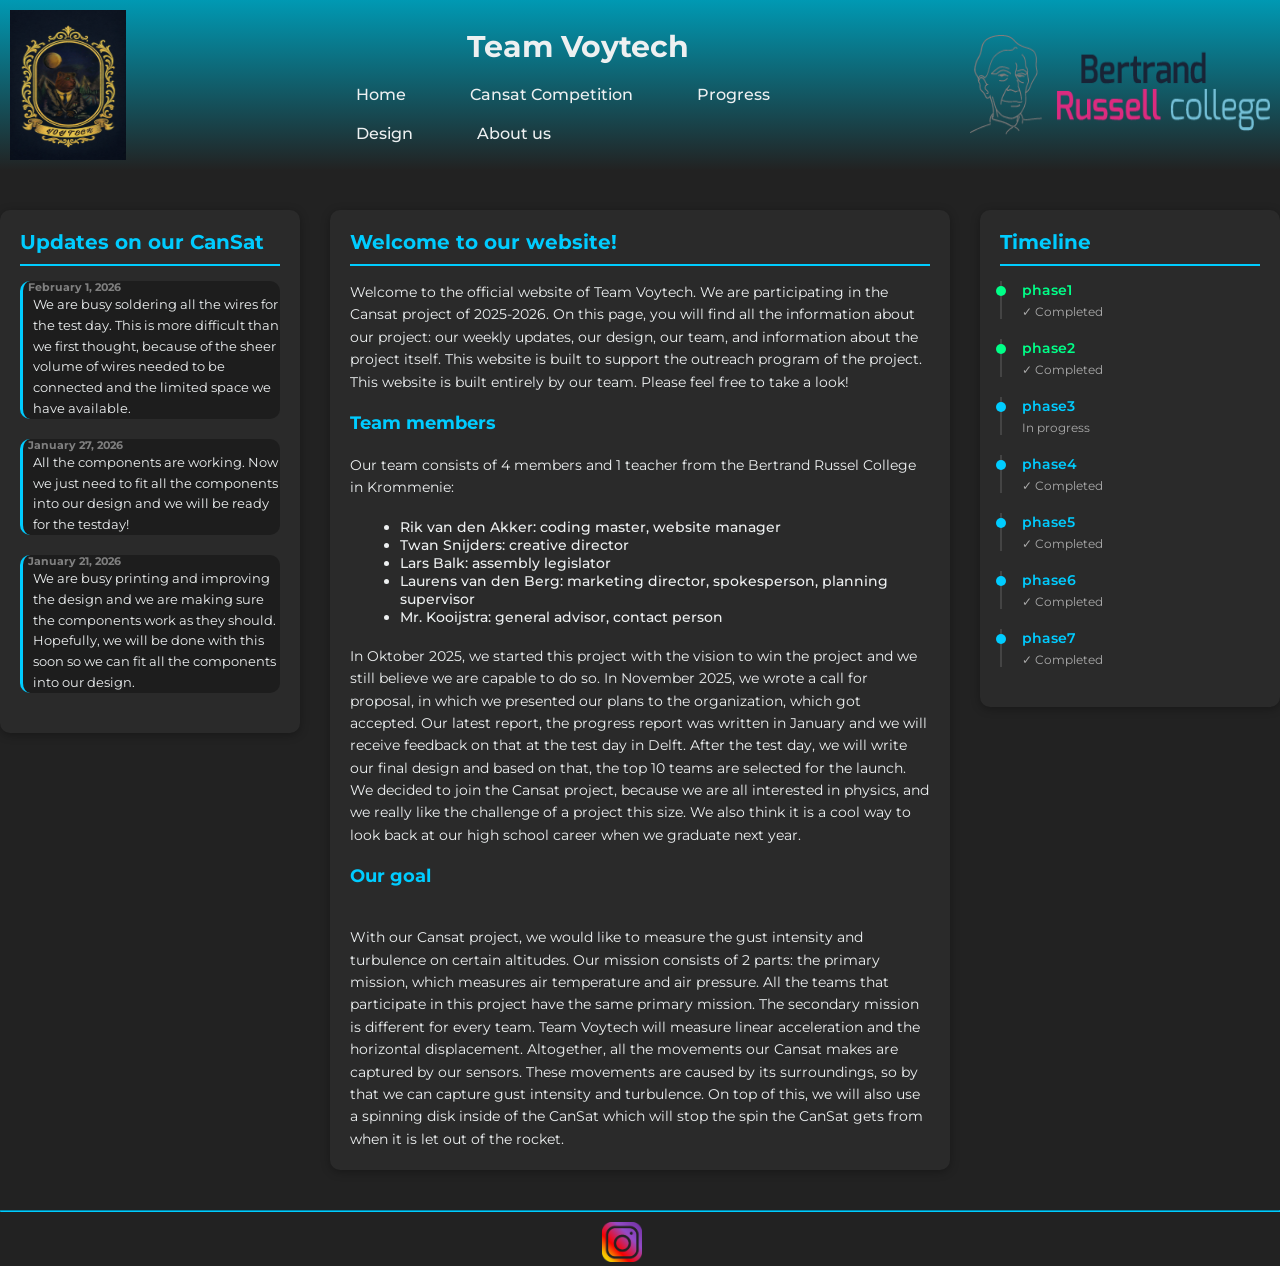
==== index.html @ 7cbf7cbb "Add files via upload" ====
<!DOCTYPE html>

<head>
    <title>Team Voytech</title>
    <meta charset="UTF-8">
    <meta name="viewport" content="width=device-width, initial-scale=1.0">
    <link rel="icon" type="image/x-icon" href="VoyTechLogo.png">
    <link rel="stylesheet" href="styles.css">

</head>

<body>
    <header>

        <img class="logo1" src="VoyTechLogo.png" alt="logo" style="width:150px;height:150px;">

        <nav>
            <h1 class="naam">Team Voytech</h1>
            <ul class="nav__links">

                <li class="NavBarLi"><a class="NavBarA active" href="index.html">Home</a></li>
                <li class="NavBarLi"><a class="NavBarA" href="CansatCompetition.html">Cansat Competition</a></li>
                <li class="NavBarLi"><a class="NavBarA" href="OurProgress.html">Progress</a></li>
                <li class="NavBarLi"><a class="NavBarA" href="Design.html">Design</a></li>
                <li class="NavBarLi"><a class="NavBarA" href="AboutUs.html">About us</a></li>
            </ul>
        </nav>
        <img class="logo2" src="bertrand.png" alt="logo" style="width:300px;height: 100px;">

    </header>

    </div>
    <div class="page-container">
        <aside class="sidebar_left">
            <div class="box">
                <h2>Updates on our CanSat</h2>
                <div class="update-box">
                    <h6>February 1, 2026<h6>
                            <p>We are busy soldering all the wires for the test day. This is more difficult than we first thought, because of the sheer volume of wires needed to be connected and the limited space we have available.</p>
                </div>
                <div class="update-box">
                    <h6>January 27, 2026<h6>
                            <p>All the components are working. Now we just need to fit all the components into our design and we will be ready for the testday! </p>
                </div>
                <div class="update-box">
                    <h6>January 21, 2026<h6>
                            <p>We are busy printing and improving the design and we are making sure the components work as they should. Hopefully, we will be done with this soon so we can fit all the components into our design.</p>
                </div>
            </div>
        </aside>
        <main class="main-box">
            <div class="box">
                <h2>Welcome to our website!</h2>
  <p> Welcome to the official website of Team Voytech. We are participating in the Cansat project of 2025-2026. On this
      page, you will find all the information about our project: our weekly updates, our design, our team, and
      information about the project itself. This website is built to support the outreach program of the project. This
      website is built entirely by our team. Please feel free to take a look! </p>
  <br>
  <h3>Team members</h3>
  <p>Our team consists of 4 members and 1 teacher from the Bertrand Russel College in Krommenie: </p>
  <br>
  <ul class="list">
      <li>Rik van den Akker: coding master, website manager</li>
      <li>Twan Snijders: creative director</li>
      <li>Lars Balk: assembly legislator</li>
      <li>Laurens van den Berg: marketing director, spokesperson, planning supervisor</li>
      <li>Mr. Kooijstra: general advisor, contact person</li>
  </ul>
  <br>
  <p>In Oktober 2025, we started this project with the vision to win the project and we still believe we are capable to
      do so. In November 2025, we wrote a call for proposal, in which we presented our plans to the organization, which
      got accepted. Our latest report, the progress report was written in January and we will receive feedback on that
      at the test day in Delft. After the test day, we will write our final design and based on that, the top 10 teams
      are selected for the launch.
      We decided to join the Cansat project, because we are all interested in physics, and we really like the challenge
      of a project this size. We also think it is a cool way to look back at our high school career when we graduate
      next year.
  </p>
  <br>
  <h3>Our goal</h3>
  <br>
  <p>With our Cansat project, we would like to measure the gust intensity and turbulence on certain altitudes. Our
      mission consists of 2 parts: the primary mission, which measures air temperature and air pressure. All the teams
      that participate in this project have the same primary mission. The secondary mission is different for every team.
      Team Voytech will measure linear acceleration and the horizontal displacement. Altogether, all the movements our
      Cansat makes are captured by our sensors. These movements are caused by its surroundings, so by that we can
      capture gust intensity and turbulence. On top of this, we will also use a spinning disk inside of the CanSat which
      will stop the spin the CanSat gets from when it is let out of the rocket.</p>
            </div>
        </main>
        <aside class="sidebar_right">
            <div class="box">
                <h2>Timeline</h2>
                <div class="tl-complete">
                    <div class="tl-phase"> phase1</div>
                    <div class="tl-status">✓ Completed</div>
                </div>
                <div class="tl-complete">
                    <div class="tl-phase"> phase2</div>
                    <div class="tl-status">✓ Completed</div>
                </div>
                <div class="tl-progress">
                    <div class="tl-phase"> phase3</div>
                    <div class="tl-status">In progress</div>
                </div>
                <div class="tl-progress">
                    <div class="tl-phase"> phase4</div>
                    <div class="tl-status">✓ Completed</div>
                </div>
                <div class="tl-progress">
                    <div class="tl-phase"> phase5</div>
                    <div class="tl-status">✓ Completed</div>
                </div>
                <div class="tl-progress">
                    <div class="tl-phase"> phase6</div>
                    <div class="tl-status">✓ Completed</div>
                </div>
                <div class="tl-progress">
                    <div class="tl-phase"> phase7</div>
                    <div class="tl-status">✓ Completed</div>
                </div>

            </div>

        </aside>

    </div>

    <hr class="hr">
    

    <footer>
        
        <a href="https://www.instagram.com/VoyTech.Cansat" target="_blank">
            <img src="InstagramLogo.png" alt="Instagram" class="instagram_logo">
        </a>
    </footer>

</body>

</html>
---- styles.css ----
@import url("https://fonts.googleapis.com/css?family=Montserrat:500");

* {
    box-sizing: border-box;
    margin:0;
    padding:0;
    background-color: transparent;
    
}
body {
    background: rgb(34, 34, 34);
    font-family: "Montserrat", sans-serif;
}


li, a, button {
    font-family: "Montserrat", sans-serif;
    font-weight: 500;
    font-size: 16px;
    color: #edf0f1;
    text-decoration: none;
}


header {
    background-image: linear-gradient(to bottom, #0099b3 0%, rgb(34, 34, 34) 100%);
    display: flex;
    justify-content: center;
    align-items: center;
    padding: 10px 10px 10px 10px;
    position: sticky;
    top: 0;
    z-index: 1000;
    
    
} 
.logo1 {
    cursor: pointer;
    margin-right: 100px;
}
.logo2 {
    cursor: pointer;
    margin-left: 100px;
}
.nav__links {
    list-style: none;
    padding-left: 100px;
    
}
.nav__links li {
    display: inline-block;
    padding: 10px 30px;
}
.nav__links li a {
    transition: all 0.3s ease 0s;
}
.nav__links li a:hover {
    color: #0088a9;
    
}
button {
    padding: 9px 25px;
    background-color: rgba(0,136,169,1);
    border: none;
    border-radius: 50px;
    cursor: pointer;
    transition: all 0.3s ease 0s;
}
button:hover {
    background-color: rgba(0,136,169,0.8);
}

.naam {
    
    padding: 10px;
    display: flex;
    justify-content: center;
    color: #edf0f1;
    font-size: 30px;
    margin-left:60px;
    
    
}
.page-container {
    display: grid;
    grid-template-columns: 300px 1fr 300px;
    gap: 30px;
    max-width: 1600px;
    margin: 40px auto;
    padding: 0px 0px;
}
.box {
    background-color: #2a2a2a;
    border-radius: 10px;
    padding: 20px;
    box-shadow: 0 2px 10px rgba(0, 0, 0, 0.3);
}

.box h2 {
    color: #00ccff;
    font-size: 20px;
    margin-bottom: 15px;
    border-bottom: 2px solid #00ccff;
    padding-bottom: 10px;
    background-color: transparent;
}
.box h3 {
    color: #00ccff;
    font-size: 18px;
    margin-bottom: 15px;
    
    padding-bottom: 5px;
    background-color: transparent;
}

.box p {
    color: #edf0f1;
    line-height: 1.6;
    font-size: 14px;
    background-color: transparent;
    
}
.update-box {
    background-color: rgba(23, 23, 23, 0.664);
    color: white;
    margin-bottom: 20px;
    border-left: 3px solid #00ccff;
    border-radius: 10px;
}
.update-box h6 {
    color: rgba(153, 153, 153, 0.8);
    padding-left: 5px;
}
.update-box p {
    font-size: 13px;
    font-weight: normal;
    padding-left: 5px;
    
    
}
.tl-progress {
    margin-bottom: 20px;
    padding-left: 20px;
    border-left: 2px solid #444;
    position: relative;
    background-color: transparent;
}

.tl-progress::before {
    content: "";
    position: absolute;
    left: -6px;
    top: 5px;
    width: 10px;
    height: 10px;
    border-radius: 50%;
    background-color: #00ccff;
}
.tl-complete::before {
     content: "";
    position: absolute;
    left: -6px;
    top: 5px;
    width: 10px;
    height: 10px;
    border-radius: 50%;
    background-color: #00ff88;
    
}
.tl-phase {
        color:#00ccff;
        font-size: 14px;
        font-weight: 600;
        margin-bottom: 5px;
        background-color: transparent;

}
.tl-complete {
    margin-bottom: 20px;
    padding-left: 20px;
    border-left: 2px solid #444;
    position: relative;
    background-color: transparent;
}
.tl-complete .tl-phase {
    color: #00ff88;
}
.tl-status {
    color: #aaa;
    font-size: 12px;
    background-color: transparent;
}
.main-box-full {
    display: grid;
    grid-template-columns: 1fr;
    
    max-width: 800px;
    margin: 40px auto;
    padding: 0px 20px;
}
.footer_ul {
    
    display: grid;
    justify-content: center;
    align-content: space-between;
    color: white;
    
}

.footer_ul li {
    padding-bottom: 5px;
}
.footer_ul li a {
    transition: all 0.3s ease 0s;
}
.footer_ul li a:hover {
    color: #0088a9;
    
}
.footer_text {
    margin-left: 44%;
    margin-right: 45%;
    color: white;
}
.instagram_logo {
    width: 40px;
    height: 40px;
    transition: transform 0.3s ease, opacity 0.3s ease;
    cursor: pointer;
    margin-left: 47%;
    margin-top: 10px;
}
.instagram_logo:hover {
    transform: scale(1.1);
    opacity: 0.8;
}
.hr {
    border-color: #00ccff;
}
.list {
    padding-left: 50px;
    font-size: 10px;
    
    
}
.list li{
    
    font-size: 14px;
    
    
}
.pictures {
    padding-left: 150px;
}
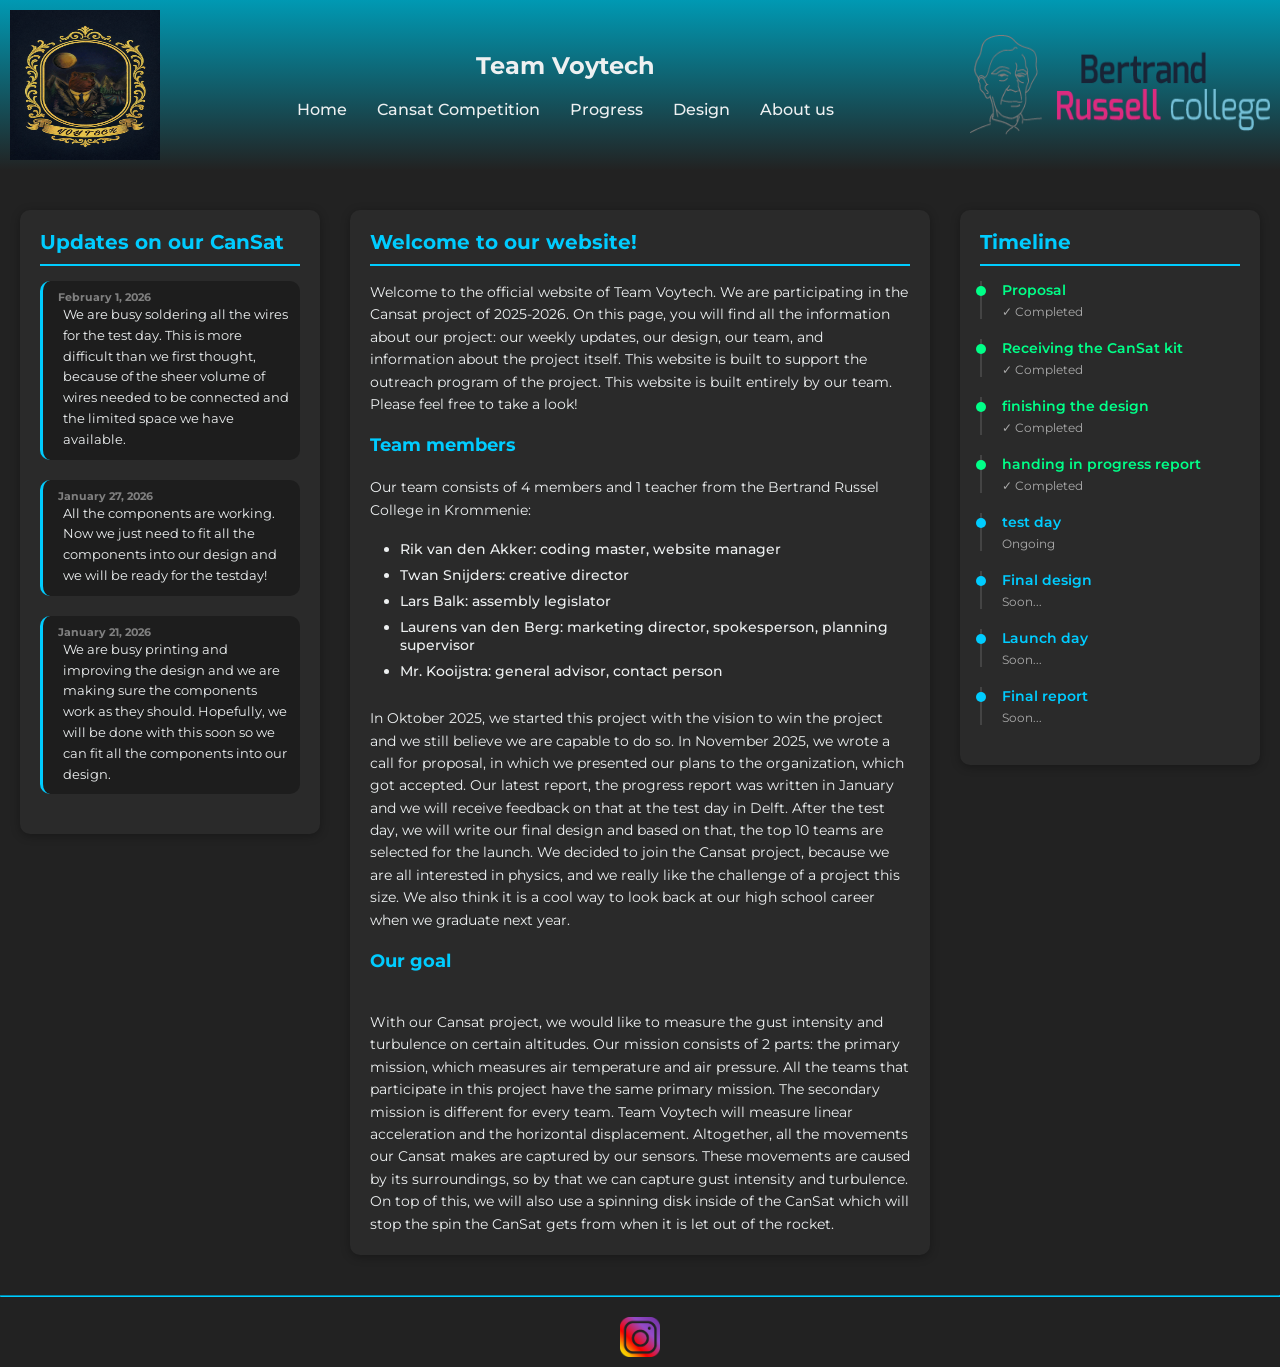
==== commit 21155968: "Add files via upload" ====
--- a/index.html
+++ b/index.html
@@ -92,32 +92,36 @@
             <div class="box">
                 <h2>Timeline</h2>
                 <div class="tl-complete">
-                    <div class="tl-phase"> phase1</div>
+                    <div class="tl-phase"> Proposal</div>
                     <div class="tl-status">✓ Completed</div>
                 </div>
                 <div class="tl-complete">
-                    <div class="tl-phase"> phase2</div>
+                    <div class="tl-phase"> Receiving the CanSat kit</div>
+                    <div class="tl-status">✓ Completed</div>
+                </div>
+                <div class="tl-complete">
+                    <div class="tl-phase"> finishing the design</div>
+                    <div class="tl-status">✓ Completed</div>
+                </div>
+                <div class="tl-complete">
+                    <div class="tl-phase"> handing in progress report</div>
                     <div class="tl-status">✓ Completed</div>
                 </div>
                 <div class="tl-progress">
-                    <div class="tl-phase"> phase3</div>
-                    <div class="tl-status">In progress</div>
+                    <div class="tl-phase"> test day</div>
+                    <div class="tl-status">Ongoing</div>
                 </div>
                 <div class="tl-progress">
-                    <div class="tl-phase"> phase4</div>
-                    <div class="tl-status">✓ Completed</div>
+                    <div class="tl-phase"> Final design</div>
+                    <div class="tl-status">Soon...</div>
                 </div>
                 <div class="tl-progress">
-                    <div class="tl-phase"> phase5</div>
-                    <div class="tl-status">✓ Completed</div>
+                    <div class="tl-phase"> Launch day</div>
+                    <div class="tl-status">Soon...</div>
                 </div>
                 <div class="tl-progress">
-                    <div class="tl-phase"> phase6</div>
-                    <div class="tl-status">✓ Completed</div>
-                </div>
-                <div class="tl-progress">
-                    <div class="tl-phase"> phase7</div>
-                    <div class="tl-status">✓ Completed</div>
+                    <div class="tl-phase"> Final report</div>
+                    <div class="tl-status">Soon...</div>
                 </div>
 
             </div>
--- a/styles.css
+++ b/styles.css
@@ -1,3 +1,5 @@
+
+
 @import url("https://fonts.googleapis.com/css?family=Montserrat:500");
 
 * {
@@ -5,13 +7,12 @@
     margin:0;
     padding:0;
     background-color: transparent;
-    
-}
+}
+
 body {
     background: rgb(34, 34, 34);
     font-family: "Montserrat", sans-serif;
 }
-
 
 li, a, button {
     font-family: "Montserrat", sans-serif;
@@ -21,43 +22,67 @@
     text-decoration: none;
 }
 
-
 header {
     background-image: linear-gradient(to bottom, #0099b3 0%, rgb(34, 34, 34) 100%);
     display: flex;
-    justify-content: center;
+    justify-content: space-between;
     align-items: center;
-    padding: 10px 10px 10px 10px;
+    padding: 10px;
     position: sticky;
     top: 0;
     z-index: 1000;
-    
-    
+    flex-wrap: wrap;
 } 
+
 .logo1 {
     cursor: pointer;
-    margin-right: 100px;
-}
+    width: 80px;
+    height: 80px;
+}
+
 .logo2 {
     cursor: pointer;
-    margin-left: 100px;
-}
+    width: 150px;
+    height: 50px;
+}
+
+nav {
+    flex: 1;
+    display: flex;
+    flex-direction: column;
+    align-items: center;
+}
+
+.naam {
+    padding: 10px;
+    display: flex;
+    justify-content: center;
+    color: #edf0f1;
+    font-size: 24px;
+    margin: 0;
+}
+
 .nav__links {
     list-style: none;
-    padding-left: 100px;
-    
-}
+    padding: 0;
+    display: flex;
+    flex-wrap: wrap;
+    justify-content: center;
+}
+
 .nav__links li {
     display: inline-block;
-    padding: 10px 30px;
-}
+    padding: 10px 15px;
+}
+
 .nav__links li a {
     transition: all 0.3s ease 0s;
 }
+
 .nav__links li a:hover {
     color: #0088a9;
-    
-}
+}
+
 button {
     padding: 9px 25px;
     background-color: rgba(0,136,169,1);
@@ -66,29 +91,20 @@
     cursor: pointer;
     transition: all 0.3s ease 0s;
 }
+
 button:hover {
     background-color: rgba(0,136,169,0.8);
 }
 
-.naam {
-    
-    padding: 10px;
-    display: flex;
-    justify-content: center;
-    color: #edf0f1;
-    font-size: 30px;
-    margin-left:60px;
-    
-    
-}
 .page-container {
     display: grid;
     grid-template-columns: 300px 1fr 300px;
     gap: 30px;
     max-width: 1600px;
     margin: 40px auto;
-    padding: 0px 0px;
-}
+    padding: 0px 20px;
+}
+
 .box {
     background-color: #2a2a2a;
     border-radius: 10px;
@@ -104,11 +120,11 @@
     padding-bottom: 10px;
     background-color: transparent;
 }
+
 .box h3 {
     color: #00ccff;
     font-size: 18px;
     margin-bottom: 15px;
-    
     padding-bottom: 5px;
     background-color: transparent;
 }
@@ -118,26 +134,28 @@
     line-height: 1.6;
     font-size: 14px;
     background-color: transparent;
-    
-}
+}
+
 .update-box {
     background-color: rgba(23, 23, 23, 0.664);
     color: white;
     margin-bottom: 20px;
     border-left: 3px solid #00ccff;
     border-radius: 10px;
-}
+    padding: 10px;
+}
+
 .update-box h6 {
     color: rgba(153, 153, 153, 0.8);
     padding-left: 5px;
 }
+
 .update-box p {
     font-size: 13px;
     font-weight: normal;
     padding-left: 5px;
-    
-    
-}
+}
+
 .tl-progress {
     margin-bottom: 20px;
     padding-left: 20px;
@@ -156,8 +174,9 @@
     border-radius: 50%;
     background-color: #00ccff;
 }
+
 .tl-complete::before {
-     content: "";
+    content: "";
     position: absolute;
     left: -6px;
     top: 5px;
@@ -165,16 +184,16 @@
     height: 10px;
     border-radius: 50%;
     background-color: #00ff88;
-    
-}
+}
+
 .tl-phase {
-        color:#00ccff;
-        font-size: 14px;
-        font-weight: 600;
-        margin-bottom: 5px;
-        background-color: transparent;
-
-}
+    color:#00ccff;
+    font-size: 14px;
+    font-weight: 600;
+    margin-bottom: 5px;
+    background-color: transparent;
+}
+
 .tl-complete {
     margin-bottom: 20px;
     padding-left: 20px;
@@ -182,73 +201,236 @@
     position: relative;
     background-color: transparent;
 }
+
 .tl-complete .tl-phase {
     color: #00ff88;
 }
+
 .tl-status {
     color: #aaa;
     font-size: 12px;
     background-color: transparent;
 }
+
 .main-box-full {
     display: grid;
     grid-template-columns: 1fr;
-    
     max-width: 800px;
     margin: 40px auto;
     padding: 0px 20px;
 }
+
 .footer_ul {
-    
     display: grid;
     justify-content: center;
     align-content: space-between;
     color: white;
-    
 }
 
 .footer_ul li {
     padding-bottom: 5px;
 }
+
 .footer_ul li a {
     transition: all 0.3s ease 0s;
 }
+
 .footer_ul li a:hover {
     color: #0088a9;
-    
-}
+}
+
 .footer_text {
-    margin-left: 44%;
-    margin-right: 45%;
+    text-align: center;
     color: white;
-}
+    padding: 10px;
+}
+
 .instagram_logo {
     width: 40px;
     height: 40px;
     transition: transform 0.3s ease, opacity 0.3s ease;
     cursor: pointer;
-    margin-left: 47%;
-    margin-top: 10px;
-}
+    display: block;
+    margin: 10px auto;
+}
+
 .instagram_logo:hover {
     transform: scale(1.1);
     opacity: 0.8;
 }
+
 .hr {
     border-color: #00ccff;
-}
+    margin: 20px 0;
+}
+
 .list {
-    padding-left: 50px;
-    font-size: 10px;
-    
-    
-}
-.list li{
-    
+    padding-left: 30px;
+}
+
+.list li {
     font-size: 14px;
-    
-    
-}
+    margin-bottom: 8px;
+}
+
 .pictures {
-    padding-left: 150px;
+    text-align: center;
+    padding: 20px;
+}
+
+.pictures img {
+    max-width: 100%;
+    height: auto;
+}
+
+/* MOBILE RESPONSIVE STYLES */
+
+/* Tablets and smaller (below 1024px) */
+@media screen and (max-width: 1024px) {
+    .page-container {
+        grid-template-columns: 250px 1fr 250px;
+        gap: 20px;
+        margin: 20px auto;
+    }
+    
+    .logo1 {
+        width: 70px;
+        height: 70px;
+    }
+    
+    .logo2 {
+        width: 120px;
+        height: 40px;
+    }
+    
+    .naam {
+        font-size: 20px;
+    }
+    
+    .nav__links li {
+        padding: 8px 12px;
+    }
+    
+    .nav__links li a {
+        font-size: 14px;
+    }
+}
+
+/* Mobile devices (below 768px) */
+@media screen and (max-width: 768px) {
+    header {
+        flex-direction: column;
+        padding: 15px 10px;
+    }
+    
+    .logo1, .logo2 {
+        display: none;
+    }
+    
+    .naam {
+        font-size: 22px;
+        margin: 10px 0;
+    }
+    
+    .nav__links {
+        width: 100%;
+    }
+    
+    .nav__links li {
+        padding: 8px 10px;
+    }
+    
+    .nav__links li a {
+        font-size: 13px;
+    }
+    
+    /* Stack the grid into single column */
+    .page-container {
+        grid-template-columns: 1fr;
+        gap: 20px;
+        margin: 20px auto;
+        padding: 0 15px;
+    }
+    
+    /* Reorder sections for mobile */
+    .sidebar_left {
+        order: 2;
+    }
+    
+    .main-box {
+        order: 1;
+    }
+    
+    .sidebar_right {
+        order: 3;
+    }
+    
+    .box {
+        padding: 15px;
+    }
+    
+    .box h2 {
+        font-size: 18px;
+    }
+    
+    .box h3 {
+        font-size: 16px;
+    }
+    
+    .box p {
+        font-size: 13px;
+    }
+    
+    .list {
+        padding-left: 25px;
+    }
+    
+    .list li {
+        font-size: 13px;
+    }
+}
+
+/* Small mobile devices (below 480px) */
+@media screen and (max-width: 480px) {
+    .naam {
+        font-size: 18px;
+    }
+    
+    .nav__links li {
+        padding: 6px 8px;
+    }
+    
+    .nav__links li a {
+        font-size: 12px;
+    }
+    
+    .page-container {
+        padding: 0 10px;
+        margin: 15px auto;
+    }
+    
+    .box {
+        padding: 12px;
+    }
+    
+    .box h2 {
+        font-size: 16px;
+    }
+    
+    .box h3 {
+        font-size: 15px;
+    }
+    
+    .box p {
+        font-size: 12px;
+    }
+    
+    .update-box p {
+        font-size: 12px;
+    }
+    
+    .instagram_logo {
+        width: 35px;
+        height: 35px;
+    }
 }
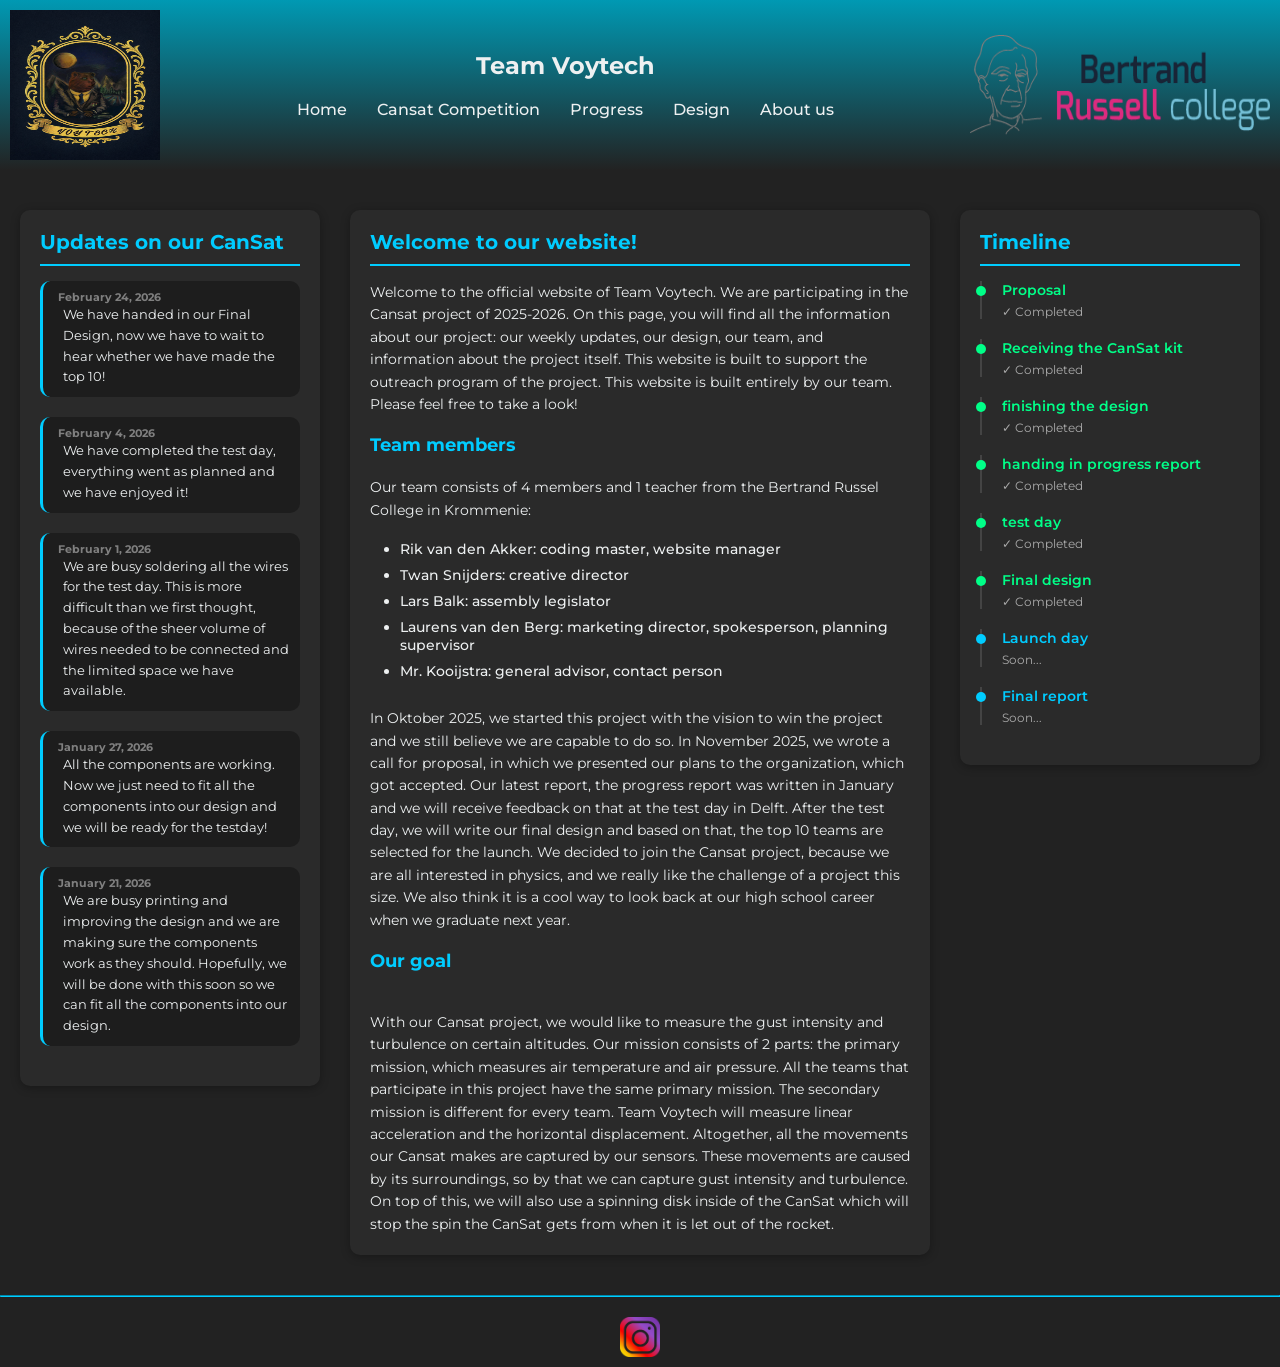
==== commit 61b34826: "Update index.html" ====
--- a/index.html
+++ b/index.html
@@ -34,6 +34,14 @@
         <aside class="sidebar_left">
             <div class="box">
                 <h2>Updates on our CanSat</h2>
+                <div class="update-box">
+                    <h6>February 24, 2026<h6>
+                            <p>We have handed in our Final Design, now we have to wait to hear whether we have made the top 10!</p>
+                </div>
+                <div class="update-box">
+                    <h6>February 4, 2026<h6>
+                            <p>We have completed the test day, everything went as planned and we have enjoyed it!</p>
+                </div>
                 <div class="update-box">
                     <h6>February 1, 2026<h6>
                             <p>We are busy soldering all the wires for the test day. This is more difficult than we first thought, because of the sheer volume of wires needed to be connected and the limited space we have available.</p>
@@ -107,13 +115,13 @@
                     <div class="tl-phase"> handing in progress report</div>
                     <div class="tl-status">✓ Completed</div>
                 </div>
-                <div class="tl-progress">
+                <div class="tl-complete">
                     <div class="tl-phase"> test day</div>
-                    <div class="tl-status">Ongoing</div>
+                    <div class="tl-status">✓ Completed</div>
                 </div>
-                <div class="tl-progress">
+                <div class="tl-complete">
                     <div class="tl-phase"> Final design</div>
-                    <div class="tl-status">Soon...</div>
+                    <div class="tl-status">✓ Completed</div>
                 </div>
                 <div class="tl-progress">
                     <div class="tl-phase"> Launch day</div>
@@ -142,4 +150,5 @@
 
 </body>
 
-</html>+
+</html>
